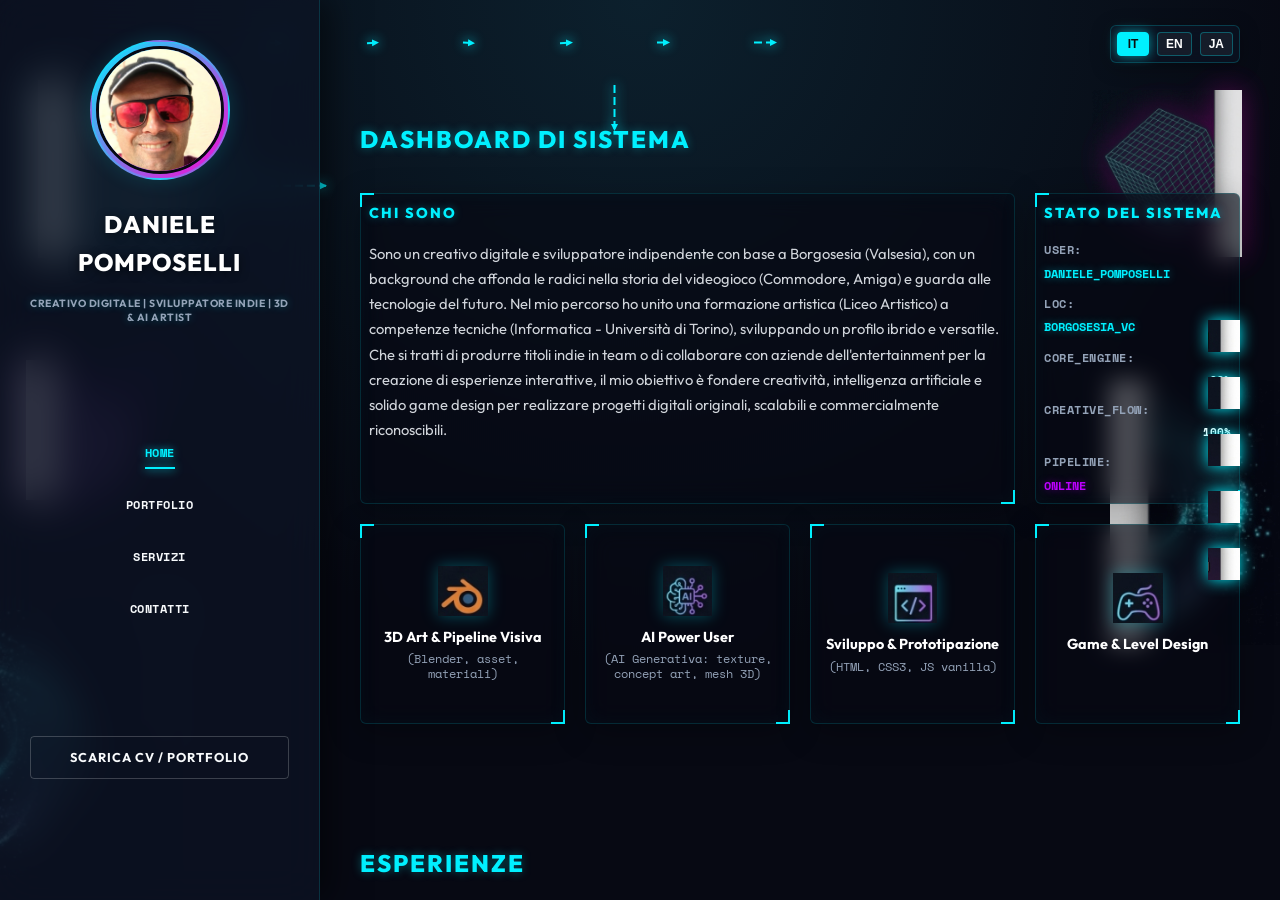
==== index.html @ 40a9f414 "Optimize website for multilingual SEO indexing using hreflang links and URL parameters" ====
<!DOCTYPE html>
<html lang="it">
<head>
  <meta charset="UTF-8">
  <meta name="viewport" content="width=device-width, initial-scale=1.0">
  <title>Daniele Pomposelli | Sviluppatore Indie & Creativo Digitale (Borgosesia)</title>
  <meta name="description" content="Portfolio di Daniele Pomposelli - Sviluppatore Indie e Creativo Digitale (Borgosesia, Valsesia). Game developer, 3D & AI Art portfolio. インディーゲーム開発者 & デジタルクリエイター。">
  <meta name="keywords" content="Daniele Pomposelli, Borgosesia, Valsesia, Creativo Digitale, Sviluppatore Indie, 3D Artist, AI Artist, Game Design, Web Developer, Digital Creative, Indie Developer, 3D Art, 3Dアーティスト, インディーゲーム開発者, ゲームデザイン, デジタルクリエイター">
  <meta name="author" content="Daniele Pomposelli">
  <link rel="canonical" href="https://danielepomposelli.dev">
  <link rel="alternate" hreflang="it" href="https://danielepomposelli.dev/?lang=it">
  <link rel="alternate" hreflang="en" href="https://danielepomposelli.dev/?lang=en">
  <link rel="alternate" hreflang="ja" href="https://danielepomposelli.dev/?lang=ja">
  <link rel="alternate" hreflang="x-default" href="https://danielepomposelli.dev/?lang=it">
  <!-- SEO Open Graph -->
  <meta property="og:title" content="Daniele Pomposelli | Creativo Digitale & Sviluppatore Indie">
  <meta property="og:description" content="Portfolio di Daniele Pomposelli - Creativo Digitale, Sviluppatore Indie, 3D & AI Artist.">
  <meta property="og:image" content="assets/image_0.png">
  <meta property="og:url" content="https://danielepomposelli.dev">
  <meta property="og:type" content="website">

  <!-- Google Fonts -->
  <link rel="preconnect" href="https://fonts.googleapis.com">
  <link rel="preconnect" href="https://fonts.gstatic.com" crossorigin>
  <link href="https://fonts.googleapis.com/css2?family=Outfit:wght@300;400;600;700;800&family=Space+Mono:wght@400;700&family=Press+Start+2P&display=swap" rel="stylesheet">
  
  <!-- CSS Stylesheet -->
  <link rel="stylesheet" href="index.css">
</head>
<body>

  <!-- Floating 3D Geometric Wireframes Backdrop -->
  <div class="wireframe-decorations">
    <img src="assets/pyramid_cyan.png" alt="Cyan Wireframe Pyramid" class="decor-pyramid">
    <img src="assets/cube_magenta.png" alt="Magenta Wireframe Cube" class="decor-cube-magenta">
    <img src="assets/cube_purple.png" alt="Purple Wireframe Cube" class="decor-cube-purple">
    <img src="assets/galaxy_cyan.png" alt="Galaxy Glow Effect" class="decor-galaxy-1">
    <img src="assets/galaxy_cyan.png" alt="Galaxy Glow Effect" class="decor-galaxy-2">
  </div>

  <!-- Dynamic SVG Skill Tree Connection Canvas -->
  <svg id="skill-tree-svg"></svg>

  <!-- Floating Retro Pixel Art Elements (Right Margin Accents) -->
  <div class="retro-accents">
    <div class="retro-accent-item" style="animation-delay: 0s;">
      <img src="assets/barrel.png" alt="Retro Barrel">
    </div>
    <div class="retro-accent-item" style="animation-delay: 1.5s;">
      <img src="assets/coin.png" alt="Retro Coin">
    </div>
    <div class="retro-accent-item" style="animation-delay: 3s;">
      <img src="assets/alien.png" alt="Retro Alien">
    </div>
    <div class="retro-accent-item" style="animation-delay: 4.5s;">
      <img src="assets/cherries.png" alt="Retro Cherries">
    </div>
    <div class="retro-accent-item" style="animation-delay: 6s;">
      <img src="assets/controller.png" alt="Retro Controller">
    </div>
  </div>

  <!-- Floating 3D Geometric Wireframes Backdrop -->
  <div class="wireframe-decorations">
    <img src="assets/pyramid_cyan.png" alt="Cyan Wireframe Pyramid" class="decor-pyramid">
    <img src="assets/cube_magenta.png" alt="Magenta Wireframe Cube" class="decor-cube-magenta">
    <img src="assets/cube_purple.png" alt="Purple Wireframe Cube" class="decor-cube-purple">
    <img src="assets/galaxy_cyan.png" alt="Galaxy Glow Effect" class="decor-galaxy-1">
    <img src="assets/galaxy_cyan.png" alt="Galaxy Glow Effect" class="decor-galaxy-2">
  </div>

  <!-- Floating Language Selector -->
  <div class="lang-selector lang-floating">
    <button class="lang-btn active" data-lang="it">IT</button>
    <button class="lang-btn" data-lang="en">EN</button>
    <button class="lang-btn" data-lang="ja">JA</button>
  </div>

  <div class="app-layout">
    
    <!-- Left Holographic Sidebar Panel -->
    <aside class="sidebar-hud">
      <div class="sidebar-header">
        <div class="profile-pic-container">
          <div class="profile-glow"></div>
          <div class="profile-frame">
            <img src="assets/image_0.png" alt="Daniele Pomposelli" class="profile-pic">
          </div>
        </div>
        <h1 class="hero-name">Daniele Pomposelli</h1>
        <p class="hero-subtitle" data-i18n="hero_subtitle">CREATIVO DIGITALE | SVILUPPATORE INDIE | 3D & AI ARTIST</p>
      </div>

      <nav class="sidebar-nav">
        <ul>
          <li><a href="#dashboard" class="nav-link active" data-i18n="nav_home">[01] DASHBOARD</a></li>
          <li><a href="#esperienze" class="nav-link" data-i18n="nav_portfolio">[02] PORTFOLIO</a></li>
          <li><a href="#progetti-web" class="nav-link" data-i18n="nav_services">[03] WEB PROJECTS</a></li>
          <li><a href="#contatti" class="nav-link" data-i18n="nav_contact">[04] CONTACT</a></li>
        </ul>
      </nav>

      <div class="sidebar-actions">
        <a href="Daniele_Pomposelli_CV_Portfolio_IT.pdf" target="_blank" class="btn btn-outline" id="cv-download-btn" data-i18n="hero_download_cv">SCARICA CV</a>
      </div>

      <div class="sidebar-footer">
      </div>
    </aside>

    <!-- Right Scrollable Content Panel -->
    <main class="content-panel">

      <!-- Dynamic SVG Skill Tree Connection Canvas -->
      <svg id="skill-tree-svg"></svg>

      <!-- Dashboard Section (Bento Grid) -->
      <section id="dashboard" class="dashboard-section">
        <div class="section-container">
          <h2 class="section-title" data-i18n="dashboard_title">SYSTEM DASHBOARD</h2>
          <div class="bento-grid">
            
            <!-- Block 1: About Me (Chi Sono) -->
            <div class="bento-card bento-about card-hud" id="chi-sono-bento">
              <h3 class="bento-header" data-i18n="chi_sono_title">CHI SONO</h3>
              <div class="bento-body">
                <p class="about-text" data-i18n="chi_sono_text">Sono un creativo digitale e sviluppatore indipendente con base a Borgosesia (Valsesia), con un background che affonda le radici nella storia del videogioco (Commodore, Amiga) e guarda alle tecnologie del futuro. Nel mio percorso ho unito una formazione artistica (Liceo Artistico) a competenze tecniche (Informatica - Università di Torino), sviluppando un profilo ibrido e versatile. Che si tratti di produrre titoli indie in team o di collaborare con aziende dell'entertainment per la creazione di esperienze interattive, il mio obiettivo è fondere creatività, intelligenza artificiale e solido game design per realizzare progetti digitali originali, scalabili e commercialmente riconoscibili.</p>
              </div>
            </div>
            
            <!-- Block 2: System Status (Stats) -->
            <div class="bento-card bento-status card-hud">
              <h3 class="bento-header" data-i18n="status_title">SYSTEM STATUS</h3>
              <div class="bento-body">
                <div class="status-list">
                  <div class="status-item">
                    <span class="status-label">USER:</span>
                    <span class="status-value val-cyan">DANIELE_POMPOSELLI</span>
                  </div>
                  <div class="status-item">
                    <span class="status-label">LOC:</span>
                    <span class="status-value val-cyan" data-i18n="status_loc">BORGOSESIA_VC</span>
                  </div>
                  <div class="status-item">
                    <span class="status-label">CORE_ENGINE:</span>
                    <div class="status-bar-wrapper">
                      <div class="status-bar bar-magenta" style="width: 98%;"></div>
                      <span class="status-bar-text">98%</span>
                    </div>
                  </div>
                  <div class="status-item">
                    <span class="status-label">CREATIVE_FLOW:</span>
                    <div class="status-bar-wrapper">
                      <div class="status-bar bar-cyan" style="width: 100%;"></div>
                      <span class="status-bar-text">100%</span>
                    </div>
                  </div>
                  <div class="status-item">
                    <span class="status-label">PIPELINE:</span>
                    <span class="status-value val-purple">ONLINE</span>
                  </div>
                </div>
              </div>
            </div>

            <!-- Block 3: Skill 3D -->
            <div class="bento-card bento-skill card-hud">
              <div class="skill-icon-wrapper">
                <img src="assets/skill_3d.png" alt="3D Art Icon" class="skill-icon">
              </div>
              <h3 class="skill-name" data-i18n="skill_3d_title">3D Art & Pipeline Visiva</h3>
              <p class="skill-desc" data-i18n="skill_3d_desc">(Blender, asset, materiali)</p>
            </div>

            <!-- Block 4: Skill AI -->
            <div class="bento-card bento-skill card-hud">
              <div class="skill-icon-wrapper">
                <img src="assets/skill_ai.png" alt="AI Icon" class="skill-icon">
              </div>
              <h3 class="skill-name" data-i18n="skill_ai_title">AI Power User</h3>
              <p class="skill-desc" data-i18n="skill_ai_desc">(AI Generativa: texture, concept art, mesh 3D)</p>
            </div>

            <!-- Block 5: Skill Code -->
            <div class="bento-card bento-skill card-hud">
              <div class="skill-icon-wrapper">
                <img src="assets/skill_code.png" alt="Development Icon" class="skill-icon">
              </div>
              <h3 class="skill-name" data-i18n="skill_code_title">Sviluppo & Prototipazione</h3>
              <p class="skill-desc" data-i18n="skill_code_desc">(HTML, CSS3, JS vanilla)</p>
            </div>

            <!-- Block 6: Skill Design -->
            <div class="bento-card bento-skill card-hud">
              <div class="skill-icon-wrapper">
                <img src="assets/skill_design.png" alt="Game Design Icon" class="skill-icon">
              </div>
              <h3 class="skill-name" data-i18n="skill_design_title">Game & Level Design</h3>
              <p class="skill-desc">&nbsp;</p>
            </div>

          </div>
        </div>
      </section>

      <!-- Experiences Section (Skill Tree Canvas) -->
      <section id="esperienze" class="experiences-section">
        <div class="section-container">
          <h2 class="section-title" data-i18n="esperienze_title">ESPERIENZE</h2>
          
          <div class="skill-tree-container">
            
            <!-- Row 1: Top Row Projects -->
            <div class="tree-row row-top">
              
              <a class="project-node" id="node-iiiteam" href="https://iiiteam.it/index.html" target="_blank" rel="noopener noreferrer">
                <div class="card-inner">
                  <img src="assets/iiiteam_card.png" alt="IIITeam">
                </div>
              </a>

              <a class="project-node" id="node-red41" href="https://multiplayer.it/notizie/red41-the-silent-death-disponibile-versione-alpha-gioco-annunciato-1993.html" target="_blank" rel="noopener noreferrer">
                <div class="card-inner">
                  <img src="assets/red41_card.png" alt="RED41 Titan">
                </div>
              </a>

              <a class="project-node" id="node-archipelago" href="https://www.youtube.com/watch?v=gbRqg1oY8hs&t=41s" target="_blank" rel="noopener noreferrer">
                <div class="card-inner">
                  <img src="assets/archipelago_card.png" alt="Archipelago">
                </div>
              </a>

              <a class="project-node" id="node-bubbletaxi" href="https://iiiteam.it/index.html" target="_blank" rel="noopener noreferrer">
                <div class="card-inner">
                  <img src="assets/bubbletaxi_card.png" alt="Bubble Taxi">
                </div>
              </a>

              <a class="project-node" id="node-tatacook" href="https://gustosamentevale.it/landingTATACOOK/" target="_blank" rel="noopener noreferrer">
                <div class="card-inner">
                  <img src="assets/tatacook_card.png" alt="TATA COOK">
                </div>
              </a>

              <a class="project-node" id="node-red41-gameplay" href="https://youtu.be/h3U0bDZDdms?si=aHw6sPeD6SaADPLn" target="_blank" rel="noopener noreferrer">
                <div class="card-inner">
                  <img src="assets/red41_gameplay.png" alt="RED41 Gameplay">
                </div>
              </a>

            </div>

            <!-- Row 2: Bottom Row Projects -->
            <div class="tree-row row-bottom">
              
              <div class="project-node wide-node" id="node-huawei">
                <div class="card-inner">
                  <img src="assets/huawei_card.png" alt="Collaborazione Huawei (R&D Console)">
                </div>
              </div>

              <div class="project-node wide-node" id="node-retro">
                <div class="card-inner">
                  <img src="assets/retro_card.png" alt="Fondamenta Retro">
                </div>
              </div>

            </div>

          </div>

        </div>
      </section>

      <!-- Progetti Web Section -->
      <section id="progetti-web" class="web-projects-section">
        <div class="section-grid-bg"></div>
        <div class="section-container">
          <h2 class="section-title" data-i18n="progetti_web_title">PROGETTI WEB</h2>
          <div class="web-projects-grid">
            
            <a href="https://www.sesiavalley.com" target="_blank" rel="noopener noreferrer" class="web-card card-hud" id="project-sesia">
              <div class="web-card-inner">
                <img src="assets/sesiavalley_card.png" alt="Sesiavalley">
                <div class="web-card-overlay">
                  <div class="overlay-content">
                    <h4 class="overlay-title">Sesia Valley</h4>
                    <p class="overlay-desc" data-i18n="project_sesia_desc">Motore di ricerca della Valsesia.</p>
                    <div class="tech-tags">
                      <span>Vanilla JS</span>
                      <span>HTML5</span>
                      <span>CSS3</span>
                    </div>
                  </div>
                </div>
              </div>
            </a>

            <a href="https://www.gustosamentevale.it" target="_blank" rel="noopener noreferrer" class="web-card card-hud" id="project-vale">
              <div class="web-card-inner">
                <img src="assets/gustosamente_card.png" alt="GustosamenteVale">
                <div class="web-card-overlay">
                  <div class="overlay-content">
                    <h4 class="overlay-title">Gustosamente Vale</h4>
                    <p class="overlay-desc" data-i18n="project_vale_desc">Blog di ricette, food branding e consulenza gastronomica.</p>
                    <div class="tech-tags">
                      <span>Branding</span>
                      <span>WordPress</span>
                      <span>SEO</span>
                    </div>
                  </div>
                </div>
              </div>
            </a>

          </div>
        </div>
      </section>

      <!-- Footer Section -->
      <footer id="contatti">
        <div class="footer-container">
          <div class="footer-top">
            <div class="footer-hud-panel card-hud">
              <h3 class="footer-hud-title" data-i18n="contact_title">CYBER_COMMUNICATION_PROTOCOL</h3>
              <div class="footer-hud-content">
                
                <div class="social-links">
                  <!-- LinkedIn Icon -->
                  <a href="https://www.linkedin.com/in/daniele-pomposelli-36765450/" target="_blank" rel="noopener noreferrer" class="social-icon-btn soc-li" aria-label="LinkedIn">
                    <svg viewBox="0 0 24 24" width="22" height="22">
                      <path d="M19 3a2 2 0 0 1 2 2v14a2 2 0 0 1-2 2H5a2 2 0 0 1-2-2V5a2 2 0 0 1 2-2h14m-.5 15.5v-5.3a3.26 3.26 0 0 0-3.26-3.26c-.85 0-1.84.52-2.32 1.3v-1.11h-2.79v8.37h2.79v-4.93c0-.77.62-1.4 1.39-1.4a1.4 1.4 0 0 1 1.4 1.4v4.93h2.79M6.88 8.56a1.68 1.68 0 0 0 1.68-1.68c0-.93-.75-1.69-1.68-1.69a1.69 1.69 0 0 0-1.69 1.69c0 .93.76 1.68 1.69 1.68m1.39 9.94v-8.37H5.5v8.37h2.77z"/>
                    </svg>
                  </a>
                  <!-- Telegram Icon -->
                  <a href="https://t.me/alata80" target="_blank" rel="noopener noreferrer" class="social-icon-btn soc-tg" aria-label="Telegram">
                    <svg viewBox="0 0 24 24" width="22" height="22">
                      <path d="M9.78 18.65l.28-4.28 7.68-6.92c.34-.3-.07-.46-.52-.16L7.74 12.2 3.58 10.9c-.9-.28-.92-.9.19-1.34L20.2 3.27c.75-.28 1.4.17 1.15.96l-2.79 13.12c-.2.96-.77 1.2-1.58.75l-4.22-3.11-2.04 1.96c-.23.23-.42.42-.87.42z"/>
                    </svg>
                  </a>
                  <!-- X (Twitter) Icon -->
                  <a href="https://x.com/DanielePom67914" target="_blank" rel="noopener noreferrer" class="social-icon-btn soc-x" aria-label="X (Twitter)">
                    <svg viewBox="0 0 24 24" width="20" height="20">
                      <path d="M18.244 2.25h3.308l-7.227 8.26 8.502 11.24H16.17l-5.214-6.817L4.99 21.75H1.68l7.73-8.835L1.254 2.25H8.08l4.713 6.231zm-1.161 17.52h1.833L7.084 4.126H5.117z"/>
                    </svg>
                  </a>
                </div>

                <div class="email-input-container">
                  <div class="email-input-wrapper">
                    <svg viewBox="0 0 24 24" width="18" height="18" class="email-icon">
                      <path d="M20 4H4c-1.1 0-1.99.9-1.99 2L2 18c0 1.1.9 2 2 2h16c1.1 0 2-.9 2-2V6c0-1.1-.9-2-2-2zm0 4l-8 5-8-5V6l8 5 8-5v2z"/>
                    </svg>
                    <a href="mailto:danielepmp@yahoo.it" class="email-link" data-i18n="contact_email">Email</a>
                  </div>
                </div>

              </div>
            </div>
          </div>
          <div class="footer-bottom">
            <p class="copyright">Copyright 2026 - Daniele Pomposelli</p>
          </div>
        </div>
      </footer>

    </main>

  </div>

  <!-- JS Code -->
  <script src="index.js"></script>
</body>
</html>
---- index.css ----
/* ==========================================================================
   DANIELE POMPOSELLI PORTFOLIO CSS
   Theme: Cyber-Neon Dark Mode (Cyan/Magenta/Purple)
   ========================================================================== */

/* Design Variables */
:root {
  --neon-cyan: #00f0ff;
  --neon-magenta: #ff00d4;
  --neon-purple: #bd00ff;
  --bg-dark: #070913;
  --bg-darker: #04050a;
  --bg-card: rgba(13, 20, 38, 0.55);
  --text-light: #f8fafc;
  --text-muted: #94a3b8;
  --border-glow: rgba(0, 240, 255, 0.15);
  --font-main: 'Outfit', sans-serif;
  --font-retro: 'Press Start 2P', monospace;
}

/* Base Reset & Styling */
* {
  box-sizing: border-box;
}

html {
  scroll-behavior: smooth;
}

body {
  background: radial-gradient(circle at 50% 0%, #0c202d 0%, #070913 60%);
  color: var(--text-light);
  font-family: var(--font-main);
  margin: 0;
  padding: 0;
  overflow-x: hidden;
  position: relative;
  min-height: 100vh;
  line-height: 1.6;
}

/* Background Wireframe & Glow Decorations */
.wireframe-decorations {
  position: absolute;
  top: 0;
  left: 0;
  width: 100%;
  height: 100%;
  pointer-events: none;
  z-index: 1;
  overflow: hidden;
}

.wireframe-decorations img {
  position: absolute;
  opacity: 0.65;
  transition: opacity 0.5s ease;
}

/* Hover-float keyframes */
@keyframes float-y-1 {
  0% { transform: translateY(0px) rotate(0deg); }
  50% { transform: translateY(-12px) rotate(2deg); }
  100% { transform: translateY(0px) rotate(0deg); }
}

@keyframes float-y-2 {
  0% { transform: translateY(0px) rotate(0deg); }
  50% { transform: translateY(12px) rotate(-2deg); }
  100% { transform: translateY(0px) rotate(0deg); }
}

@keyframes pulse-galaxy {
  0% { transform: scale(1) rotate(0deg); opacity: 0.5; }
  50% { transform: scale(1.05) rotate(5deg); opacity: 0.8; }
  100% { transform: scale(1) rotate(0deg); opacity: 0.5; }
}

.decor-pyramid {
  left: 3%;
  top: 80px;
  width: 160px;
  filter: drop-shadow(0 0 15px rgba(0, 240, 255, 0.25));
  animation: float-y-1 6s ease-in-out infinite;
}

.decor-cube-magenta {
  right: 3%;
  top: 90px;
  width: 150px;
  filter: drop-shadow(0 0 15px rgba(255, 0, 212, 0.25));
  animation: float-y-2 7s ease-in-out infinite;
}

.decor-cube-purple {
  left: 2%;
  top: 360px;
  width: 140px;
  filter: drop-shadow(0 0 15px rgba(189, 0, 255, 0.25));
  animation: float-y-1 8s ease-in-out infinite;
}

.decor-galaxy-1 {
  left: -60px;
  top: 610px;
  width: 230px;
  animation: pulse-galaxy 15s ease-in-out infinite;
}

.decor-galaxy-2 {
  right: -60px;
  top: 380px;
  width: 230px;
  animation: pulse-galaxy 18s ease-in-out infinite;
}

/* Floating Retro Pixel Art Elements (Right Margin) */
.retro-accents {
  position: fixed;
  right: 40px;
  top: 50%;
  transform: translateY(-50%);
  display: flex;
  flex-direction: column;
  gap: 25px;
  z-index: 90;
  pointer-events: none;
}

.retro-accent-item {
  width: 32px;
  height: 32px;
  display: flex;
  justify-content: center;
  align-items: center;
  filter: drop-shadow(0 0 8px var(--neon-cyan));
  animation: float-y-1 3.5s ease-in-out infinite;
}

.retro-accent-item img {
  width: 100%;
  height: 100%;
  object-fit: contain;
}

/* ==========================================================================
   Split-Screen Dashboard Layout
   ========================================================================== */
.app-layout {
  display: flex;
  width: 100vw;
  height: 100vh;
  overflow: hidden;
}

/* Sidebar HUD Panel (Left side) */
.sidebar-hud {
  width: 320px;
  height: 100vh;
  flex-shrink: 0;
  background: rgba(13, 20, 38, 0.7);
  border-right: 1px solid rgba(0, 240, 255, 0.15);
  backdrop-filter: blur(20px);
  -webkit-backdrop-filter: blur(20px);
  padding: 40px 30px;
  box-sizing: border-box;
  display: flex;
  flex-direction: column;
  justify-content: space-between;
  align-items: center;
  position: relative;
  z-index: 100;
  text-align: center;
  box-shadow: 10px 0 30px rgba(0, 0, 0, 0.5);
}

.sidebar-header {
  display: flex;
  flex-direction: column;
  align-items: center;
  gap: 15px;
  width: 100%;
}

.sidebar-header .profile-pic-container {
  width: 140px;
  height: 140px;
  border-radius: 50%;
  border: 2px solid rgba(0, 240, 255, 0.3);
  position: relative;
  box-shadow: 0 0 20px rgba(0, 240, 255, 0.15);
  margin-bottom: 10px;
  overflow: hidden;
}

.sidebar-header .profile-pic {
  width: 100%;
  height: 100%;
  object-fit: cover;
}

.sidebar-header .hero-name {
  font-family: 'Outfit', sans-serif;
  font-size: 1.5rem;
  font-weight: 800;
  letter-spacing: 1px;
  margin: 0;
  color: #fff;
  text-transform: uppercase;
}

.sidebar-header .hero-subtitle {
  font-size: 0.65rem;
  font-weight: 700;
  color: var(--text-muted);
  line-height: 1.4;
  margin: 0;
  letter-spacing: 0.5px;
}

/* Sidebar Navigation */
.sidebar-nav {
  width: 100%;
  margin: 30px 0;
}

.sidebar-nav ul {
  list-style: none;
  padding: 0;
  margin: 0;
  display: flex;
  flex-direction: column;
  gap: 20px;
  align-items: center;
}

.sidebar-nav li {
  width: 100%;
  text-align: center;
}

.sidebar-nav a {
  display: inline-block;
  color: var(--text-light);
  text-decoration: none;
  font-family: 'Space Mono', monospace;
  font-weight: 700;
  font-size: 0.78rem;
  letter-spacing: 0.5px;
  transition: all 0.3s ease;
  position: relative;
  padding: 6px 0;
}

.sidebar-nav a::after {
  content: '';
  position: absolute;
  bottom: 0;
  left: 0;
  width: 0;
  height: 2px;
  background: var(--neon-cyan);
  box-shadow: 0 0 10px var(--neon-cyan);
  transition: width 0.3s cubic-bezier(0.165, 0.84, 0.44, 1);
}

.sidebar-nav a:hover, .sidebar-nav a.active {
  color: var(--neon-cyan);
  text-shadow: 0 0 8px rgba(0, 240, 255, 0.6);
}

.sidebar-nav a:hover::after, .sidebar-nav a.active::after {
  width: 100%;
}

.sidebar-actions {
  width: 100%;
}

.sidebar-actions .btn {
  width: 100%;
  text-align: center;
}

.sidebar-footer {
  width: 100%;
  display: flex;
  justify-content: center;
}

/* Scrollable Content Panel (Right side) */
.content-panel {
  flex-grow: 1;
  height: 100vh;
  overflow-y: auto;
  overflow-x: hidden;
  padding: 60px 40px;
  box-sizing: border-box;
  scroll-behavior: smooth;
  position: relative;
  z-index: 10;
}

nav a::after {
  content: '';
  position: absolute;
  bottom: 0;
  left: 0;
  width: 0;
  height: 2px;
  background: var(--neon-cyan);
  box-shadow: 0 0 10px var(--neon-cyan);
  transition: width 0.3s cubic-bezier(0.165, 0.84, 0.44, 1);
}

nav a:hover, nav a.active {
  color: var(--neon-cyan);
  text-shadow: 0 0 8px rgba(0, 240, 255, 0.6);
}

nav a:hover::after, nav a.active::after {
  width: 100%;
}

/* Layout Main Container */
main {
  position: relative;
  z-index: 10;
}

/* Sections Base Styling */
section {
  padding: 60px 0;
}

.section-title {
  font-size: 1.5rem;
  font-weight: 800;
  color: var(--neon-cyan);
  letter-spacing: 2px;
  margin: 0 0 35px 0;
  text-shadow: 0 0 10px rgba(0, 240, 255, 0.35);
  display: inline-block;
  position: relative;
}

/* Hero Section */
.hero-section {
  padding: 100px 0 80px 0;
  display: flex;
  justify-content: center;
  align-items: center;
}

.hero-container {
  display: flex;
  align-items: center;
  gap: 45px;
  width: 100%;
}

.profile-pic-container {
  width: 170px;
  height: 170px;
  border-radius: 50%;
  padding: 4px;
  background: linear-gradient(135deg, var(--neon-cyan) 0%, var(--neon-magenta) 100%);
  box-shadow: 0 0 20px rgba(0, 240, 255, 0.45), 0 0 40px rgba(255, 0, 212, 0.2);
  flex-shrink: 0;
  transition: transform 0.5s cubic-bezier(0.175, 0.885, 0.32, 1.275);
}

.profile-pic-container:hover {
  transform: scale(1.06) rotate(3deg);
}

.profile-pic {
  width: 100%;
  height: 100%;
  border-radius: 50%;
  object-fit: cover;
  border: 3px solid var(--bg-dark);
}

.hero-text-container {
  flex-grow: 1;
}

.hero-name {
  font-size: 3.2rem;
  font-weight: 800;
  margin: 0 0 8px 0;
  letter-spacing: 1.5px;
  color: #ffffff;
  text-shadow: 0 2px 10px rgba(0,0,0,0.6);
}

.hero-subtitle {
  font-size: 0.88rem;
  font-weight: 600;
  color: var(--neon-cyan);
  letter-spacing: 1px;
  margin: 0 0 28px 0;
  text-shadow: 0 0 8px rgba(0, 240, 255, 0.3);
}

.hero-actions {
  display: flex;
  gap: 16px;
}

.btn {
  padding: 10px 24px;
  border-radius: 4px;
  font-weight: 700;
  font-size: 0.8rem;
  letter-spacing: 1px;
  text-decoration: none;
  text-transform: uppercase;
  transition: all 0.3s cubic-bezier(0.165, 0.84, 0.44, 1);
  display: inline-block;
  cursor: pointer;
}

.btn-cyan {
  background: var(--neon-cyan);
  color: var(--bg-dark);
  border: 1px solid var(--neon-cyan);
  box-shadow: 0 0 12px rgba(0, 240, 255, 0.35);
}

.btn-cyan:hover {
  background: transparent;
  color: var(--neon-cyan);
  box-shadow: 0 0 20px rgba(0, 240, 255, 0.55);
  transform: translateY(-2px);
}

.btn-outline {
  background: transparent;
  color: var(--text-light);
  border: 1px solid rgba(255, 255, 255, 0.2);
}

.btn-outline:hover {
  border-color: var(--neon-cyan);
  color: var(--neon-cyan);
  box-shadow: 0 0 12px rgba(0, 240, 255, 0.25);
  transform: translateY(-2px);
}

/* ==========================================================================
   Bento Dashboard Section (Bento Grid)
   ========================================================================== */
.dashboard-section {
  position: relative;
}

.bento-grid {
  display: grid;
  grid-template-columns: repeat(4, 1fr);
  grid-auto-rows: minmax(130px, auto);
  gap: 20px;
}

.bento-card {
  position: relative;
  background: var(--bg-card);
  border: 1px solid rgba(0, 240, 255, 0.12);
  border-radius: 6px;
  padding: 24px;
  backdrop-filter: blur(16px);
  -webkit-backdrop-filter: blur(16px);
  box-shadow: inset 0 0 20px rgba(0, 240, 255, 0.03), 0 8px 32px rgba(0,0,0,0.3);
  transition: all 0.4s cubic-bezier(0.165, 0.84, 0.44, 1);
  box-sizing: border-box;
}

/* Specific Bento Block Layout spans */
.bento-about {
  grid-column: span 3;
  grid-row: span 2;
  display: flex;
  flex-direction: column;
}

.bento-status {
  grid-column: span 1;
  grid-row: span 2;
  font-family: 'Space Mono', monospace;
}

.bento-skill {
  grid-column: span 1;
  min-height: 200px;
  text-align: center;
  display: flex;
  flex-direction: column;
  justify-content: center;
  align-items: center;
}

/* Bento headers */
.bento-header {
  font-family: 'Outfit', sans-serif;
  font-size: 0.9rem;
  font-weight: 800;
  letter-spacing: 2px;
  margin: 0 0 16px 0;
  color: #00f0ff;
  text-shadow: 0 0 8px rgba(0, 240, 255, 0.35);
  text-transform: uppercase;
}

.bento-body {
  flex-grow: 1;
}

.about-text {
  font-size: 0.92rem;
  line-height: 1.7;
  color: #d1d5db;
  margin: 0;
}

/* Bento hover highlights */
.bento-card:hover {
  transform: translateY(-4px);
  border-color: rgba(0, 240, 255, 0.4);
  box-shadow: 0 8px 24px rgba(0, 240, 255, 0.15), inset 0 0 12px rgba(0, 240, 255, 0.05);
}

.bento-skill:hover {
  border-color: rgba(255, 0, 212, 0.4);
  box-shadow: 0 8px 24px rgba(255, 0, 212, 0.15), inset 0 0 12px rgba(255, 0, 212, 0.05);
}

/* System status layout styles */
.status-list {
  display: flex;
  flex-direction: column;
  gap: 12px;
  font-size: 0.72rem;
  font-weight: 700;
  color: rgba(255, 255, 255, 0.75);
}

.status-item {
  display: flex;
  flex-direction: column;
  gap: 4px;
}

.status-label {
  color: var(--text-muted);
  letter-spacing: 0.5px;
}

.status-value {
  font-size: 0.75rem;
}

.val-cyan { color: #00f0ff; text-shadow: 0 0 8px rgba(0, 240, 255, 0.4); }
.val-purple { color: #bd00ff; text-shadow: 0 0 8px rgba(189, 0, 255, 0.4); }

/* Progress bar wrappers */
.status-bar-wrapper {
  display: flex;
  align-items: center;
  gap: 8px;
}

.status-bar-wrapper .status-bar-text {
  font-size: 0.7rem;
  color: #fff;
  min-width: 28px;
  text-align: right;
}

.status-bar {
  flex-grow: 1;
  height: 6px;
  background: rgba(255, 255, 255, 0.08);
  border-radius: 3px;
  overflow: hidden;
  position: relative;
}

.status-bar::after {
  content: '';
  position: absolute;
  top: 0;
  left: 0;
  height: 100%;
  border-radius: 3px;
  transition: width 1s ease-out;
}

.bar-magenta {
  background: linear-gradient(90deg, #bd00ff, #ff00d4);
  box-shadow: 0 0 8px #ff00d4;
  height: 100%;
  width: 98%;
  border-radius: 3px;
}

.bar-cyan {
  background: linear-gradient(90deg, #00f0ff, #00b8ff);
  box-shadow: 0 0 8px #00f0ff;
  height: 100%;
  width: 100%;
  border-radius: 3px;
}

/* Skills card details inside Bento */
.skill-icon-wrapper {
  height: 50px;
  display: flex;
  justify-content: center;
  align-items: center;
  margin-bottom: 12px;
}

.skill-icon {
  max-height: 100%;
  max-width: 100%;
  object-fit: contain;
  filter: drop-shadow(0 0 8px rgba(0, 240, 255, 0.3));
  transition: all 0.3s ease;
}

.bento-skill:hover .skill-icon {
  filter: drop-shadow(0 0 12px var(--neon-magenta));
}

.skill-name {
  font-size: 0.9rem;
  font-weight: 700;
  margin: 0 0 6px 0;
  color: #ffffff;
  line-height: 1.3;
}

.skill-desc {
  font-size: 0.72rem;
  color: var(--text-muted);
  margin: 0;
  line-height: 1.3;
  font-family: 'Space Mono', monospace;
}

/* Experiences Section (Skill Tree Canvas) */
.experiences-section {
  position: relative;
}

.skill-tree-container {
  position: relative;
  width: 100%;
  max-width: 855px;
  height: 260px;
  margin: 40px auto 0 auto;
}

/* SVG Connection Lines overlay */
#skill-tree-svg {
  position: absolute;
  top: 0;
  left: 0;
  width: 100%;
  height: 100%;
  z-index: 2;
  pointer-events: none;
}

.tree-line {
  fill: none;
  stroke: var(--neon-cyan);
  stroke-width: 2px;
  filter: drop-shadow(0 0 6px var(--neon-cyan));
  stroke-dasharray: 8px, 4px;
  animation: line-dash-flow 25s linear infinite;
}

@keyframes line-dash-flow {
  to {
    stroke-dashoffset: -200px;
  }
}

/* Row wrapper for absolute nodes placement */
.tree-row {
  position: absolute;
  width: 100%;
}

.row-top {
  top: 0px;
  height: 82px;
}

.row-bottom {
  top: 130px;
  height: 80px;
}

/* Node card styling */
.project-node {
  position: absolute;
  cursor: pointer;
  z-index: 5;
  transition: transform 0.3s cubic-bezier(0.175, 0.885, 0.32, 1.2);
}

.project-node:hover {
  transform: scale(1.08);
  z-index: 10;
}

.card-inner {
  border-radius: 6px;
  overflow: hidden;
  display: flex;
  align-items: center;
  justify-content: center;
  box-shadow: 0 4px 15px rgba(0, 0, 0, 0.4);
  transition: box-shadow 0.3s ease;
  background: var(--bg-darker);
}

.project-node img {
  width: 100%;
  height: auto;
  display: block;
}

#node-iiiteam { left: 184px; width: 86px; }
#node-red41 { left: 281px; width: 86px; }
#node-archipelago { left: 378px; width: 85px; }
#node-bubbletaxi { left: 474px; width: 86px; }
#node-tatacook { left: 572px; width: 85px; }
#node-red41-gameplay { left: 669px; width: 85px; }

#node-huawei { left: 326px; width: 130px; }
#node-retro { left: 572px; width: 160px; }

/* Custom Glows on hover per card theme */
#node-iiiteam:hover .card-inner { box-shadow: 0 0 16px rgba(0, 240, 255, 0.6); }
#node-red41:hover .card-inner { box-shadow: 0 0 16px rgba(255, 0, 127, 0.6); }
#node-archipelago:hover .card-inner { box-shadow: 0 0 16px rgba(0, 240, 255, 0.6); }
#node-bubbletaxi:hover .card-inner { box-shadow: 0 0 16px rgba(0, 240, 255, 0.6); }
#node-tatacook:hover .card-inner { box-shadow: 0 0 16px rgba(189, 0, 255, 0.6); }
#node-huawei:hover .card-inner { box-shadow: 0 0 16px rgba(255, 0, 0, 0.5); }
#node-red41-gameplay:hover .card-inner { box-shadow: 0 0 16px rgba(255, 0, 127, 0.6); }
#node-retro:hover .card-inner { box-shadow: 0 0 16px rgba(189, 0, 255, 0.6); }

/* Web Projects Section & HUD styling */
.web-projects-section {
  position: relative;
  overflow: hidden;
  padding: 60px 0;
}

/* Vector Grid lines background */
.section-grid-bg {
  position: absolute;
  top: 0;
  left: 0;
  width: 100%;
  height: 100%;
  background-image: 
    linear-gradient(rgba(0, 240, 255, 0.04) 1px, transparent 1px),
    linear-gradient(90deg, rgba(0, 240, 255, 0.04) 1px, transparent 1px);
  background-size: 40px 40px;
  background-position: center top;
  pointer-events: none;
  mask-image: radial-gradient(circle at center, black 20%, transparent 80%);
  -webkit-mask-image: radial-gradient(circle at center, black 20%, transparent 80%);
  z-index: 1;
}

.web-projects-grid {
  display: flex;
  justify-content: center;
  flex-wrap: wrap;
  gap: 40px;
  margin-top: 30px;
  position: relative;
  z-index: 2;
}

.web-card {
  display: block;
  width: 280px;
  text-decoration: none;
  color: inherit;
  cursor: pointer;
  transition: transform 0.4s cubic-bezier(0.165, 0.84, 0.44, 1);
}

.card-hud {
  position: relative;
  border: 1px solid rgba(0, 240, 255, 0.15);
  background: rgba(7, 9, 19, 0.65);
  backdrop-filter: blur(12px);
  -webkit-backdrop-filter: blur(12px);
  border-radius: 6px;
  padding: 8px;
}

/* Cybernetic corner brackets */
.card-hud::before,
.card-hud::after {
  content: '';
  position: absolute;
  width: 12px;
  height: 12px;
  border-color: #00f0ff;
  border-style: solid;
  pointer-events: none;
  transition: all 0.3s ease;
}

.card-hud::before {
  top: -1px;
  left: -1px;
  border-width: 2px 0 0 2px;
}

.card-hud::after {
  bottom: -1px;
  right: -1px;
  border-width: 0 2px 2px 0;
}

.web-card:hover {
  transform: translateY(-8px);
}

#project-sesia:hover {
  border-color: rgba(0, 240, 255, 0.6);
  box-shadow: 0 0 25px rgba(0, 240, 255, 0.4);
}

#project-vale:hover {
  border-color: rgba(255, 0, 212, 0.6);
  box-shadow: 0 0 25px rgba(255, 0, 212, 0.4);
}

#project-vale::before,
#project-vale::after {
  border-color: #ff00d4;
}

#project-sesia:hover::before,
#project-sesia:hover::after {
  width: 20px;
  height: 20px;
}

#project-vale:hover::before,
#project-vale:hover::after {
  width: 20px;
  height: 20px;
}

.web-card-inner {
  position: relative;
  border-radius: 4px;
  overflow: hidden;
  background: var(--bg-darker);
  aspect-ratio: 1 / 1;
}

.web-card img {
  width: 100%;
  height: 100%;
  object-fit: cover;
  display: block;
  transition: transform 0.5s ease;
}

.web-card:hover img {
  transform: scale(1.05);
}

/* Hover overlay slide-up details */
.web-card-overlay {
  position: absolute;
  top: 0;
  left: 0;
  width: 100%;
  height: 100%;
  background: rgba(7, 9, 19, 0.92);
  display: flex;
  align-items: center;
  justify-content: center;
  opacity: 0;
  transition: opacity 0.35s ease;
  padding: 20px;
  text-align: center;
  box-sizing: border-box;
}

.web-card:hover .web-card-overlay {
  opacity: 1;
}

.overlay-content {
  transform: translateY(15px);
  transition: transform 0.4s cubic-bezier(0.165, 0.84, 0.44, 1);
}

.web-card:hover .overlay-content {
  transform: translateY(0);
}

.overlay-title {
  font-family: 'Outfit', sans-serif;
  color: #fff;
  font-size: 1.2rem;
  margin: 0 0 10px 0;
  font-weight: 700;
  letter-spacing: 1px;
  text-transform: uppercase;
}

.overlay-desc {
  font-size: 0.8rem;
  color: rgba(255, 255, 255, 0.7);
  line-height: 1.4;
  margin: 0 0 15px 0;
}

.tech-tags {
  display: flex;
  justify-content: center;
  gap: 8px;
  flex-wrap: wrap;
}

.tech-tags span {
  font-size: 0.65rem;
  font-weight: 700;
  background: rgba(255, 255, 255, 0.05);
  border: 1px solid rgba(255, 255, 255, 0.15);
  padding: 3px 8px;
  border-radius: 3px;
  color: rgba(255, 255, 255, 0.85);
  letter-spacing: 0.5px;
}

#project-sesia .tech-tags span {
  border-color: rgba(0, 240, 255, 0.3);
  color: #00f0ff;
}

#project-vale .tech-tags span {
  border-color: rgba(255, 0, 212, 0.3);
  color: #ff00d4;
}

/* Footer & Contacts with HUD Terminal */
footer {
  background: var(--bg-darker);
  border-top: 1px solid rgba(0, 240, 255, 0.12);
  padding: 50px 0 35px 0;
  margin-top: 100px;
  position: relative;
  z-index: 10;
}

.footer-container {
  max-width: 900px;
  margin: 0 auto;
  padding: 0 24px;
}

.footer-top {
  display: flex;
  justify-content: center;
  padding-bottom: 30px;
  border-bottom: 1px solid rgba(255, 255, 255, 0.05);
}

.footer-hud-panel {
  width: 100%;
  max-width: 600px;
  padding: 24px;
  box-sizing: border-box;
}

.footer-hud-title {
  font-family: 'Outfit', sans-serif;
  color: #00f0ff;
  font-size: 0.8rem;
  font-weight: 700;
  letter-spacing: 2px;
  margin: 0 0 20px 0;
  text-align: center;
  opacity: 0.85;
  position: relative;
}

.footer-hud-content {
  display: flex;
  justify-content: space-around;
  align-items: center;
  gap: 20px;
}

.social-links {
  display: flex;
  gap: 16px;
}

.social-icon-btn {
  width: 44px;
  height: 44px;
  border-radius: 4px;
  background: rgba(13, 20, 38, 0.5);
  border: 1px solid rgba(0, 240, 255, 0.2);
  display: flex;
  justify-content: center;
  align-items: center;
  color: var(--text-light);
  transition: all 0.3s ease;
  cursor: pointer;
}

.social-icon-btn svg {
  fill: currentColor;
  transition: transform 0.3s ease;
}

.social-icon-btn:hover {
  border-color: var(--neon-cyan);
  color: var(--neon-cyan);
  box-shadow: 0 0 12px rgba(0, 240, 255, 0.3);
  background: rgba(0, 240, 255, 0.05);
}

.social-icon-btn:hover svg {
  transform: scale(1.1);
}

/* Individual Social Glow Colors */
.soc-li:hover {
  border-color: #0077b5;
  color: #0077b5;
  box-shadow: 0 0 14px rgba(0, 119, 181, 0.5);
  background: rgba(0, 119, 181, 0.05);
}

.soc-tg:hover {
  border-color: #00f0ff;
  color: #00f0ff;
  box-shadow: 0 0 14px rgba(0, 240, 255, 0.5);
  background: rgba(0, 240, 255, 0.05);
}

.soc-x:hover {
  border-color: #fff;
  color: #fff;
  box-shadow: 0 0 14px rgba(255, 255, 255, 0.5);
  background: rgba(255, 255, 255, 0.05);
}

/* ArtStation Button */
.artstation-btn {
  display: flex;
  align-items: center;
  padding: 9px 18px;
  border-radius: 4px;
  background: rgba(13, 20, 38, 0.5);
  border: 1px solid rgba(0, 240, 255, 0.2);
  color: var(--text-light);
  text-decoration: none;
  font-weight: 700;
  font-size: 0.8rem;
  letter-spacing: 1.5px;
  transition: all 0.3s ease;
}

.artstation-btn:hover {
  border-color: var(--neon-cyan);
  color: var(--neon-cyan);
  box-shadow: 0 0 12px rgba(0, 240, 255, 0.3);
  background: rgba(0, 240, 255, 0.05);
}

/* Email container */
.email-input-container {
  display: flex;
  align-items: center;
}

.email-input-wrapper {
  display: flex;
  align-items: center;
  padding: 10px 22px;
  border-radius: 4px;
  background: rgba(13, 20, 38, 0.5);
  border: 1px solid rgba(0, 240, 255, 0.2);
  min-width: 140px;
  justify-content: center;
  transition: all 0.3s ease;
}

.email-input-wrapper:hover {
  border-color: var(--neon-cyan);
  box-shadow: 0 0 14px rgba(0, 240, 255, 0.4);
  background: rgba(0, 240, 255, 0.05);
}

.email-icon {
  fill: var(--text-muted);
  margin-right: 8px;
  transition: fill 0.3s ease;
}

.email-input-wrapper:hover .email-icon {
  fill: var(--neon-cyan);
}

.email-link {
  color: var(--text-light);
  text-decoration: none;
  font-weight: 700;
  font-size: 0.85rem;
  letter-spacing: 1.5px;
  text-transform: uppercase;
  transition: color 0.3s ease;
}

.email-input-wrapper:hover .email-link {
  color: var(--neon-cyan);
}

.footer-bottom {
  padding-top: 20px;
  display: flex;
  justify-content: center;
  align-items: center;
}

.copyright {
  font-size: 0.72rem;
  color: var(--text-muted);
  margin: 0;
  letter-spacing: 1px;
}


/* ==========================================================================
   RESPONSIVE DESIGN (Media Queries)
   ========================================================================== */

/* Hide floating right elements on smaller viewports */
@media (max-width: 1100px) {
  .retro-accents {
    display: none;
  }
}

/* Tablet Layout (max-width: 900px) */
@media (max-width: 900px) {
  main {
    padding-top: 75px;
  }

  section {
    padding: 40px 0;
  }

  .decor-pyramid,
  .decor-cube-magenta,
  .decor-cube-purple,
  .decor-galaxy-1,
  .decor-galaxy-2 {
    opacity: 0.3; /* fade decor elements so they do not clash with content */
  }

  /* Split-screen mobile stacking */
  .app-layout {
    flex-direction: column;
    height: auto;
    overflow: visible;
    width: 100%;
  }

  body {
    overflow-y: auto;
    height: auto;
  }

  .sidebar-hud {
    width: 100%;
    height: auto;
    padding: 30px 20px;
    border-right: none;
    border-bottom: 1px solid rgba(0, 240, 255, 0.15);
    position: relative;
    box-shadow: 0 10px 30px rgba(0, 0, 0, 0.5);
    gap: 20px;
  }

  .sidebar-nav {
    margin: 15px 0;
  }

  .sidebar-nav ul {
    flex-direction: row;
    flex-wrap: wrap;
    justify-content: center;
    gap: 15px;
  }

  .sidebar-actions {
    max-width: 280px;
    margin: 0 auto;
  }

  .content-panel {
    width: 100%;
    height: auto;
    overflow-y: visible;
    padding: 40px 20px;
  }

  /* Bento Grid Adjustment */
  .bento-grid {
    grid-template-columns: repeat(2, 1fr);
    gap: 15px;
  }
  .bento-about {
    grid-column: span 2;
  }
  .bento-status {
    grid-column: span 2;
  }
  .bento-skill {
    grid-column: span 1;
  }

  /* Experiences Skill Tree -> Flat Vertical Timeline */
  .skill-tree-container {
    height: auto;
    display: flex;
    flex-direction: column;
    align-items: center;
    gap: 20px;
    margin-top: 25px;
  }

  #skill-tree-svg {
    display: none; /* Hide SVG connection canvas */
  }

  .tree-row {
    position: relative;
    top: auto;
    height: auto;
    width: 100%;
    display: flex;
    flex-direction: column;
    align-items: center;
    gap: 20px;
  }

  .project-node {
    position: relative;
    left: auto !important;
    top: auto !important;
    margin: 0 auto;
    width: 100% !important;
    max-width: 280px; /* center and size nodes to fit smartphone screens */
  }

  /* Web projects */
  .web-projects-grid {
    gap: 24px;
  }

  .web-card {
    width: 240px;
  }
}

/* Smartphone Layout (max-width: 600px) */
@media (max-width: 600px) {
  .sidebar-header .hero-name {
    font-size: 1.3rem;
  }

  .sidebar-header .profile-pic-container {
    width: 100px;
    height: 100px;
  }

  .sidebar-nav ul {
    gap: 10px 18px;
  }

  .sidebar-actions {
    width: 100%;
    max-width: 240px;
  }

  .btn {
    width: 100%;
    padding: 11px 20px;
  }

  /* Bento cards padding override */
  .bento-card {
    padding: 20px 16px;
  }

  .about-text {
    font-size: 0.88rem;
    line-height: 1.6;
  }

  /* Bento Grid to single column */
  .bento-grid {
    grid-template-columns: 1fr;
    gap: 15px;
  }

  .bento-about,
  .bento-status,
  .bento-skill {
    grid-column: span 1 !important;
    grid-row: auto !important;
  }

  .bento-skill {
    min-height: 160px;
  }

  /* Footer Stacked */
  .footer-hud-content {
    flex-direction: column;
    gap: 25px;
  }

  .social-links,
  .email-input-container {
    width: 100%;
    justify-content: center;
  }
}
/* Language Selector styling */
.lang-selector {
  display: flex;
  gap: 8px;
  align-items: center;
  justify-content: center;
}

.lang-floating {
  position: fixed;
  top: 25px;
  right: 40px;
  z-index: 1000;
  background: rgba(13, 20, 38, 0.6);
  border: 1px solid rgba(0, 240, 255, 0.2);
  padding: 6px;
  border-radius: 6px;
  backdrop-filter: blur(12px);
  -webkit-backdrop-filter: blur(12px);
  box-shadow: 0 4px 20px rgba(0, 0, 0, 0.3);
}

.lang-btn {
  background: rgba(255, 255, 255, 0.05);
  border: 1px solid rgba(0, 240, 255, 0.3);
  color: #fff;
  padding: 4px 8px;
  font-family: 'Inter', sans-serif;
  font-size: 0.75rem;
  font-weight: 600;
  border-radius: 4px;
  cursor: pointer;
  transition: all 0.3s ease;
  min-width: 32px;
  text-align: center;
}

.lang-btn:hover {
  background: rgba(0, 240, 255, 0.1);
  border-color: #00f0ff;
  box-shadow: 0 0 8px rgba(0, 240, 255, 0.4);
}

.lang-btn.active {
  background: #00f0ff;
  border-color: #00f0ff;
  color: #0d0d0d;
  box-shadow: 0 0 12px rgba(0, 240, 255, 0.6);
}

@media (max-width: 900px) {
  .lang-floating {
    position: absolute;
    top: 15px;
    right: 20px;
    background: rgba(13, 20, 38, 0.85);
  }
}
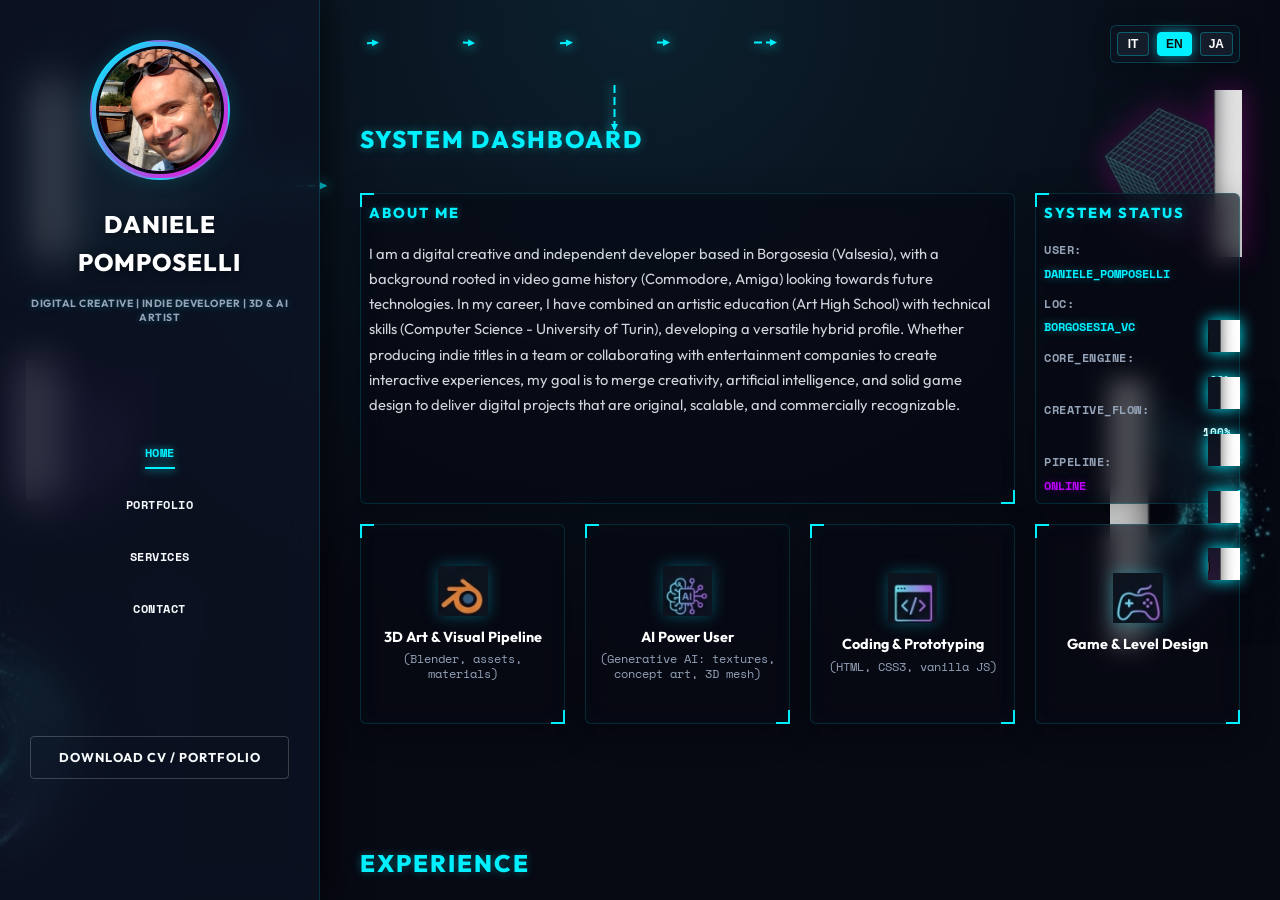
==== commit f7d91263: "Use optimized JPG profile photo and remove heavy PNG files" ====
--- a/index.html
+++ b/index.html
@@ -84,7 +84,7 @@
         <div class="profile-pic-container">
           <div class="profile-glow"></div>
           <div class="profile-frame">
-            <img src="assets/image_0.png" alt="Daniele Pomposelli" class="profile-pic">
+            <img src="assets/image_0.jpg" alt="Daniele Pomposelli" class="profile-pic">
           </div>
         </div>
         <h1 class="hero-name">Daniele Pomposelli</h1>
--- a/index.css
+++ b/index.css
@@ -1205,6 +1205,10 @@
     gap: 20px;
   }
 
+  .sidebar-header .profile-pic-container {
+    transform: translateX(-35px);
+  }
+
   .sidebar-nav {
     margin: 15px 0;
   }
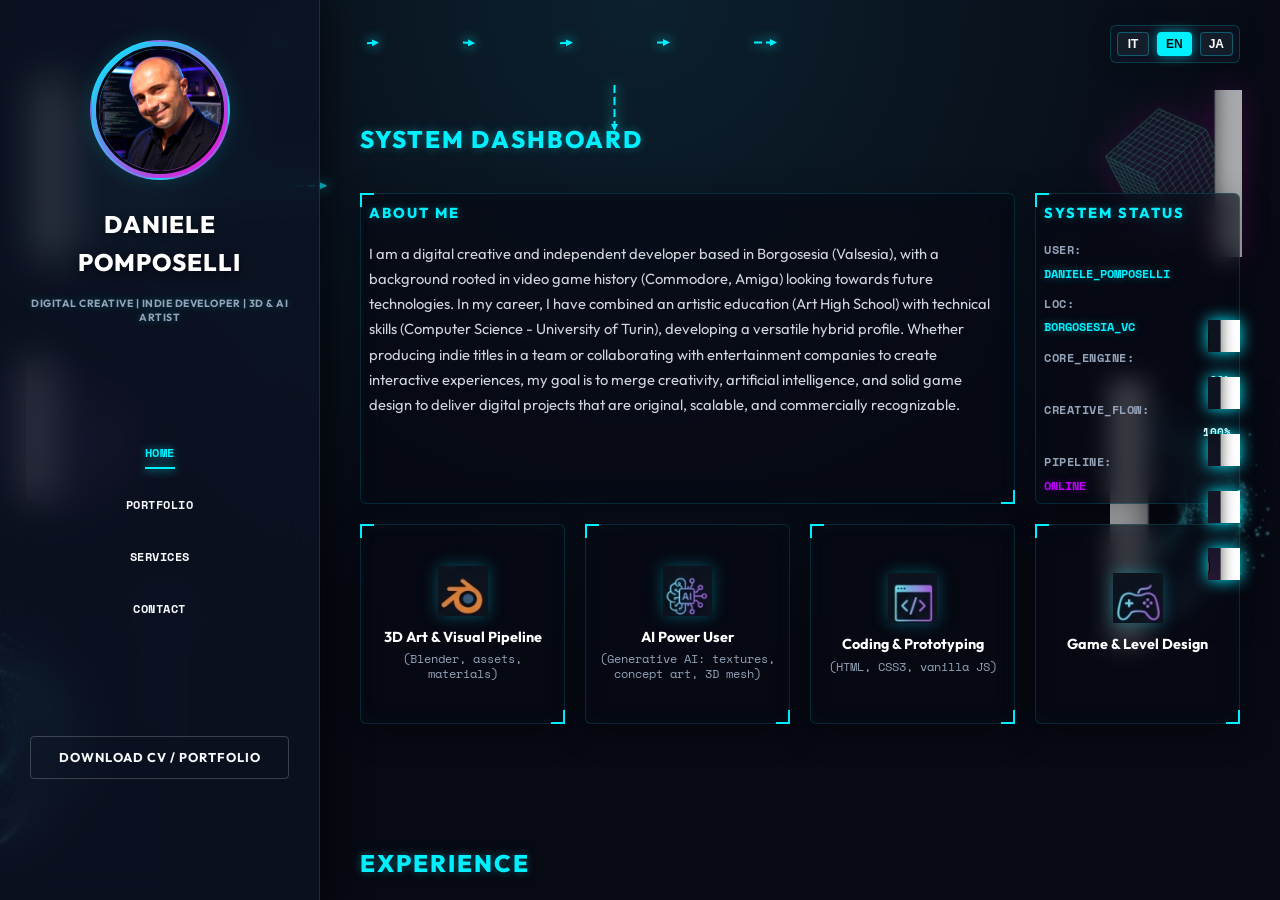
==== commit f43ad94d: "Replace profile picture, add robots.txt and sitemap.xml, create custom 404 page, and add lazy loadin" ====
--- a/index.html
+++ b/index.html
@@ -7,17 +7,20 @@
   <meta name="description" content="Portfolio di Daniele Pomposelli - Sviluppatore Indie e Creativo Digitale (Borgosesia, Valsesia). Game developer, 3D & AI Art portfolio. インディーゲーム開発者 & デジタルクリエイター。">
   <meta name="keywords" content="Daniele Pomposelli, Borgosesia, Valsesia, Creativo Digitale, Sviluppatore Indie, 3D Artist, AI Artist, Game Design, Web Developer, Digital Creative, Indie Developer, 3D Art, 3Dアーティスト, インディーゲーム開発者, ゲームデザイン, デジタルクリエイター">
   <meta name="author" content="Daniele Pomposelli">
-  <link rel="canonical" href="https://danielepomposelli.dev">
-  <link rel="alternate" hreflang="it" href="https://danielepomposelli.dev/?lang=it">
-  <link rel="alternate" hreflang="en" href="https://danielepomposelli.dev/?lang=en">
-  <link rel="alternate" hreflang="ja" href="https://danielepomposelli.dev/?lang=ja">
-  <link rel="alternate" hreflang="x-default" href="https://danielepomposelli.dev/?lang=it">
+  <link rel="canonical" href="https://danielepomposelli.com">
+  <link rel="alternate" hreflang="it" href="https://danielepomposelli.com/?lang=it">
+  <link rel="alternate" hreflang="en" href="https://danielepomposelli.com/?lang=en">
+  <link rel="alternate" hreflang="ja" href="https://danielepomposelli.com/?lang=ja">
+  <link rel="alternate" hreflang="x-default" href="https://danielepomposelli.com/?lang=it">
   <!-- SEO Open Graph -->
   <meta property="og:title" content="Daniele Pomposelli | Creativo Digitale & Sviluppatore Indie">
   <meta property="og:description" content="Portfolio di Daniele Pomposelli - Creativo Digitale, Sviluppatore Indie, 3D & AI Artist.">
-  <meta property="og:image" content="assets/image_0.png">
-  <meta property="og:url" content="https://danielepomposelli.dev">
+  <meta property="og:image" content="assets/image_0.jpg">
+  <meta property="og:url" content="https://danielepomposelli.com">
   <meta property="og:type" content="website">
+
+  <!-- Favicon -->
+  <link rel="icon" type="image/png" href="assets/controller.png">
 
   <!-- Google Fonts -->
   <link rel="preconnect" href="https://fonts.googleapis.com">
@@ -58,15 +61,6 @@
     <div class="retro-accent-item" style="animation-delay: 6s;">
       <img src="assets/controller.png" alt="Retro Controller">
     </div>
-  </div>
-
-  <!-- Floating 3D Geometric Wireframes Backdrop -->
-  <div class="wireframe-decorations">
-    <img src="assets/pyramid_cyan.png" alt="Cyan Wireframe Pyramid" class="decor-pyramid">
-    <img src="assets/cube_magenta.png" alt="Magenta Wireframe Cube" class="decor-cube-magenta">
-    <img src="assets/cube_purple.png" alt="Purple Wireframe Cube" class="decor-cube-purple">
-    <img src="assets/galaxy_cyan.png" alt="Galaxy Glow Effect" class="decor-galaxy-1">
-    <img src="assets/galaxy_cyan.png" alt="Galaxy Glow Effect" class="decor-galaxy-2">
   </div>
 
   <!-- Floating Language Selector -->
@@ -166,7 +160,7 @@
             <!-- Block 3: Skill 3D -->
             <div class="bento-card bento-skill card-hud">
               <div class="skill-icon-wrapper">
-                <img src="assets/skill_3d.png" alt="3D Art Icon" class="skill-icon">
+                <img src="assets/skill_3d.png" alt="3D Art Icon" class="skill-icon" loading="lazy">
               </div>
               <h3 class="skill-name" data-i18n="skill_3d_title">3D Art & Pipeline Visiva</h3>
               <p class="skill-desc" data-i18n="skill_3d_desc">(Blender, asset, materiali)</p>
@@ -175,7 +169,7 @@
             <!-- Block 4: Skill AI -->
             <div class="bento-card bento-skill card-hud">
               <div class="skill-icon-wrapper">
-                <img src="assets/skill_ai.png" alt="AI Icon" class="skill-icon">
+                <img src="assets/skill_ai.png" alt="AI Icon" class="skill-icon" loading="lazy">
               </div>
               <h3 class="skill-name" data-i18n="skill_ai_title">AI Power User</h3>
               <p class="skill-desc" data-i18n="skill_ai_desc">(AI Generativa: texture, concept art, mesh 3D)</p>
@@ -184,7 +178,7 @@
             <!-- Block 5: Skill Code -->
             <div class="bento-card bento-skill card-hud">
               <div class="skill-icon-wrapper">
-                <img src="assets/skill_code.png" alt="Development Icon" class="skill-icon">
+                <img src="assets/skill_code.png" alt="Development Icon" class="skill-icon" loading="lazy">
               </div>
               <h3 class="skill-name" data-i18n="skill_code_title">Sviluppo & Prototipazione</h3>
               <p class="skill-desc" data-i18n="skill_code_desc">(HTML, CSS3, JS vanilla)</p>
@@ -193,7 +187,7 @@
             <!-- Block 6: Skill Design -->
             <div class="bento-card bento-skill card-hud">
               <div class="skill-icon-wrapper">
-                <img src="assets/skill_design.png" alt="Game Design Icon" class="skill-icon">
+                <img src="assets/skill_design.png" alt="Game Design Icon" class="skill-icon" loading="lazy">
               </div>
               <h3 class="skill-name" data-i18n="skill_design_title">Game & Level Design</h3>
               <p class="skill-desc">&nbsp;</p>
@@ -215,37 +209,37 @@
               
               <a class="project-node" id="node-iiiteam" href="https://iiiteam.it/index.html" target="_blank" rel="noopener noreferrer">
                 <div class="card-inner">
-                  <img src="assets/iiiteam_card.png" alt="IIITeam">
+                  <img src="assets/iiiteam_card.png" alt="IIITeam" loading="lazy">
                 </div>
               </a>
 
               <a class="project-node" id="node-red41" href="https://multiplayer.it/notizie/red41-the-silent-death-disponibile-versione-alpha-gioco-annunciato-1993.html" target="_blank" rel="noopener noreferrer">
                 <div class="card-inner">
-                  <img src="assets/red41_card.png" alt="RED41 Titan">
+                  <img src="assets/red41_card.png" alt="RED41 Titan" loading="lazy">
                 </div>
               </a>
 
               <a class="project-node" id="node-archipelago" href="https://www.youtube.com/watch?v=gbRqg1oY8hs&t=41s" target="_blank" rel="noopener noreferrer">
                 <div class="card-inner">
-                  <img src="assets/archipelago_card.png" alt="Archipelago">
+                  <img src="assets/archipelago_card.png" alt="Archipelago" loading="lazy">
                 </div>
               </a>
 
               <a class="project-node" id="node-bubbletaxi" href="https://iiiteam.it/index.html" target="_blank" rel="noopener noreferrer">
                 <div class="card-inner">
-                  <img src="assets/bubbletaxi_card.png" alt="Bubble Taxi">
+                  <img src="assets/bubbletaxi_card.png" alt="Bubble Taxi" loading="lazy">
                 </div>
               </a>
 
               <a class="project-node" id="node-tatacook" href="https://gustosamentevale.it/landingTATACOOK/" target="_blank" rel="noopener noreferrer">
                 <div class="card-inner">
-                  <img src="assets/tatacook_card.png" alt="TATA COOK">
+                  <img src="assets/tatacook_card.png" alt="TATA COOK" loading="lazy">
                 </div>
               </a>
 
               <a class="project-node" id="node-red41-gameplay" href="https://youtu.be/h3U0bDZDdms?si=aHw6sPeD6SaADPLn" target="_blank" rel="noopener noreferrer">
                 <div class="card-inner">
-                  <img src="assets/red41_gameplay.png" alt="RED41 Gameplay">
+                  <img src="assets/red41_gameplay.png" alt="RED41 Gameplay" loading="lazy">
                 </div>
               </a>
 
@@ -256,13 +250,13 @@
               
               <div class="project-node wide-node" id="node-huawei">
                 <div class="card-inner">
-                  <img src="assets/huawei_card.png" alt="Collaborazione Huawei (R&D Console)">
+                  <img src="assets/huawei_card.png" alt="Collaborazione Huawei (R&D Console)" loading="lazy">
                 </div>
               </div>
 
               <div class="project-node wide-node" id="node-retro">
                 <div class="card-inner">
-                  <img src="assets/retro_card.png" alt="Fondamenta Retro">
+                  <img src="assets/retro_card.png" alt="Fondamenta Retro" loading="lazy">
                 </div>
               </div>
 
@@ -282,7 +276,7 @@
             
             <a href="https://www.sesiavalley.com" target="_blank" rel="noopener noreferrer" class="web-card card-hud" id="project-sesia">
               <div class="web-card-inner">
-                <img src="assets/sesiavalley_card.png" alt="Sesiavalley">
+                <img src="assets/sesiavalley_card.png" alt="Sesiavalley" loading="lazy">
                 <div class="web-card-overlay">
                   <div class="overlay-content">
                     <h4 class="overlay-title">Sesia Valley</h4>
@@ -299,7 +293,7 @@
 
             <a href="https://www.gustosamentevale.it" target="_blank" rel="noopener noreferrer" class="web-card card-hud" id="project-vale">
               <div class="web-card-inner">
-                <img src="assets/gustosamente_card.png" alt="GustosamenteVale">
+                <img src="assets/gustosamente_card.png" alt="GustosamenteVale" loading="lazy">
                 <div class="web-card-overlay">
                   <div class="overlay-content">
                     <h4 class="overlay-title">Gustosamente Vale</h4>
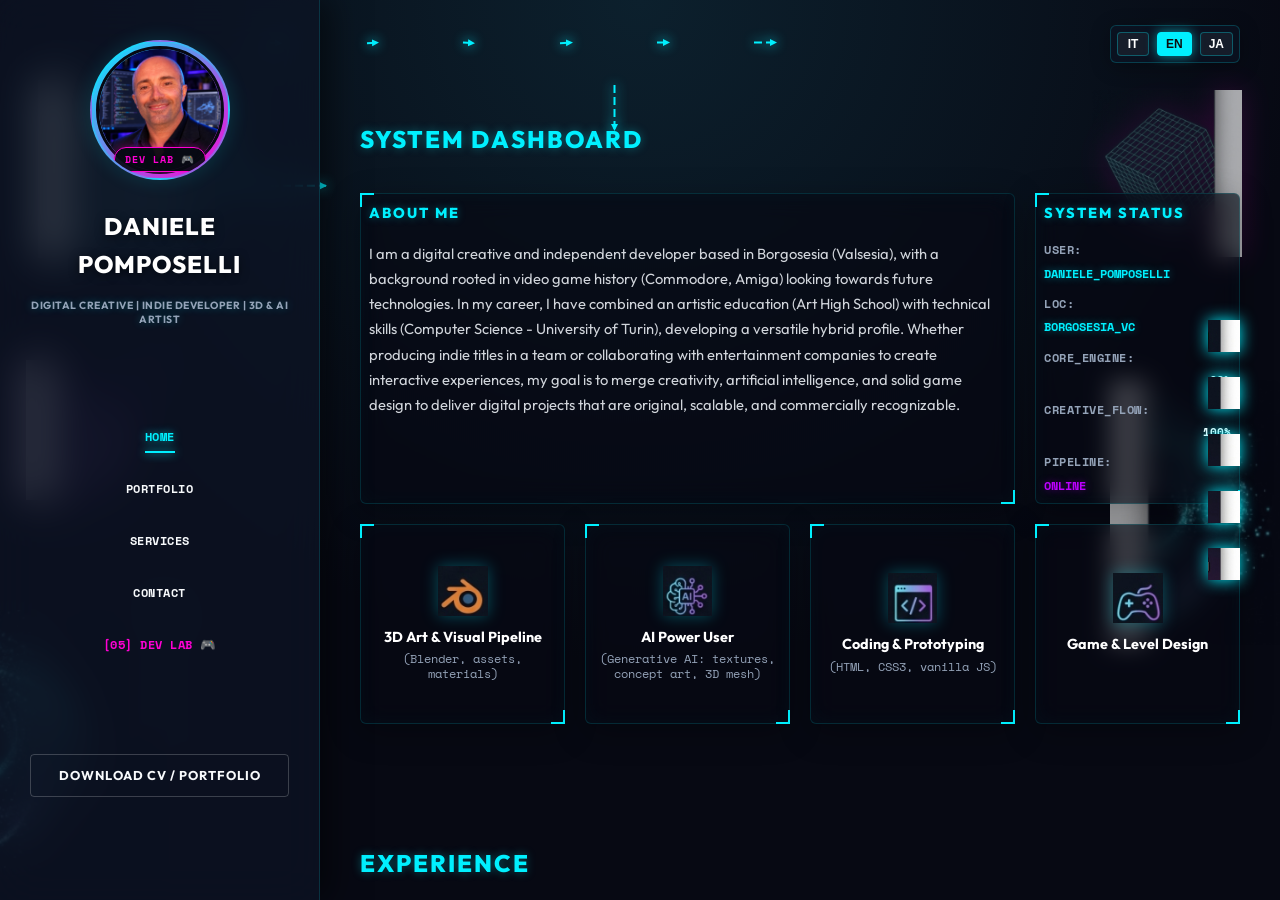
==== commit a6f91d46: "Add DevLab page for Turclon and Cryworld games with interactive community feedback board, clickable " ====
--- a/index.html
+++ b/index.html
@@ -75,12 +75,15 @@
     <!-- Left Holographic Sidebar Panel -->
     <aside class="sidebar-hud">
       <div class="sidebar-header">
-        <div class="profile-pic-container">
-          <div class="profile-glow"></div>
-          <div class="profile-frame">
-            <img src="assets/image_0.jpg" alt="Daniele Pomposelli" class="profile-pic">
-          </div>
-        </div>
+        <a href="devlab.html" class="profile-pic-link" title="🎮 DEV LAB // Prova i giochi in sviluppo & invia feedback">
+          <div class="profile-pic-container">
+            <div class="profile-glow"></div>
+            <div class="profile-frame">
+              <img src="assets/image_0.jpg" alt="Daniele Pomposelli" class="profile-pic">
+            </div>
+            <span class="profile-devlab-badge">DEV LAB 🎮</span>
+          </div>
+        </a>
         <h1 class="hero-name">Daniele Pomposelli</h1>
         <p class="hero-subtitle" data-i18n="hero_subtitle">CREATIVO DIGITALE | SVILUPPATORE INDIE | 3D & AI ARTIST</p>
       </div>
@@ -91,6 +94,7 @@
           <li><a href="#esperienze" class="nav-link" data-i18n="nav_portfolio">[02] PORTFOLIO</a></li>
           <li><a href="#progetti-web" class="nav-link" data-i18n="nav_services">[03] WEB PROJECTS</a></li>
           <li><a href="#contatti" class="nav-link" data-i18n="nav_contact">[04] CONTACT</a></li>
+          <li><a href="devlab.html" class="nav-link nav-devlab" data-i18n="nav_devlab">[05] DEV LAB 🎮</a></li>
         </ul>
       </nav>
 
--- a/index.css
+++ b/index.css
@@ -182,6 +182,13 @@
   width: 100%;
 }
 
+.sidebar-header .profile-pic-link {
+  text-decoration: none;
+  display: inline-block;
+  position: relative;
+  cursor: pointer;
+}
+
 .sidebar-header .profile-pic-container {
   width: 140px;
   height: 140px;
@@ -189,14 +196,53 @@
   border: 2px solid rgba(0, 240, 255, 0.3);
   position: relative;
   box-shadow: 0 0 20px rgba(0, 240, 255, 0.15);
-  margin-bottom: 10px;
+  margin-bottom: 12px;
   overflow: hidden;
+  transition: all 0.4s cubic-bezier(0.175, 0.885, 0.32, 1.275);
+}
+
+.sidebar-header .profile-pic-link:hover .profile-pic-container {
+  transform: scale(1.05);
+  border-color: var(--neon-magenta);
+  box-shadow: 0 0 25px rgba(255, 0, 212, 0.5), 0 0 45px rgba(0, 240, 255, 0.3);
 }
 
 .sidebar-header .profile-pic {
   width: 100%;
   height: 100%;
   object-fit: cover;
+  transition: transform 0.4s ease;
+}
+
+.sidebar-header .profile-pic-link:hover .profile-pic {
+  transform: scale(1.05);
+}
+
+.profile-devlab-badge {
+  position: absolute;
+  bottom: 6px;
+  left: 50%;
+  transform: translateX(-50%);
+  background: rgba(7, 9, 19, 0.92);
+  border: 1px solid var(--neon-magenta);
+  color: var(--neon-magenta);
+  font-family: 'Space Mono', monospace;
+  font-size: 0.65rem;
+  font-weight: 700;
+  padding: 3px 10px;
+  border-radius: 12px;
+  letter-spacing: 1px;
+  white-space: nowrap;
+  box-shadow: 0 0 10px rgba(255, 0, 212, 0.4);
+  transition: all 0.3s ease;
+  z-index: 10;
+  pointer-events: none;
+}
+
+.sidebar-header .profile-pic-link:hover .profile-devlab-badge {
+  background: var(--neon-magenta);
+  color: #070913;
+  box-shadow: 0 0 18px var(--neon-magenta);
 }
 
 .sidebar-header .hero-name {
@@ -271,6 +317,20 @@
 
 .sidebar-nav a:hover::after, .sidebar-nav a.active::after {
   width: 100%;
+}
+
+.sidebar-nav a.nav-devlab {
+  color: var(--neon-magenta);
+}
+
+.sidebar-nav a.nav-devlab::after {
+  background: var(--neon-magenta);
+  box-shadow: 0 0 10px var(--neon-magenta);
+}
+
+.sidebar-nav a.nav-devlab:hover {
+  color: #fff;
+  text-shadow: 0 0 10px var(--neon-magenta);
 }
 
 .sidebar-actions {
